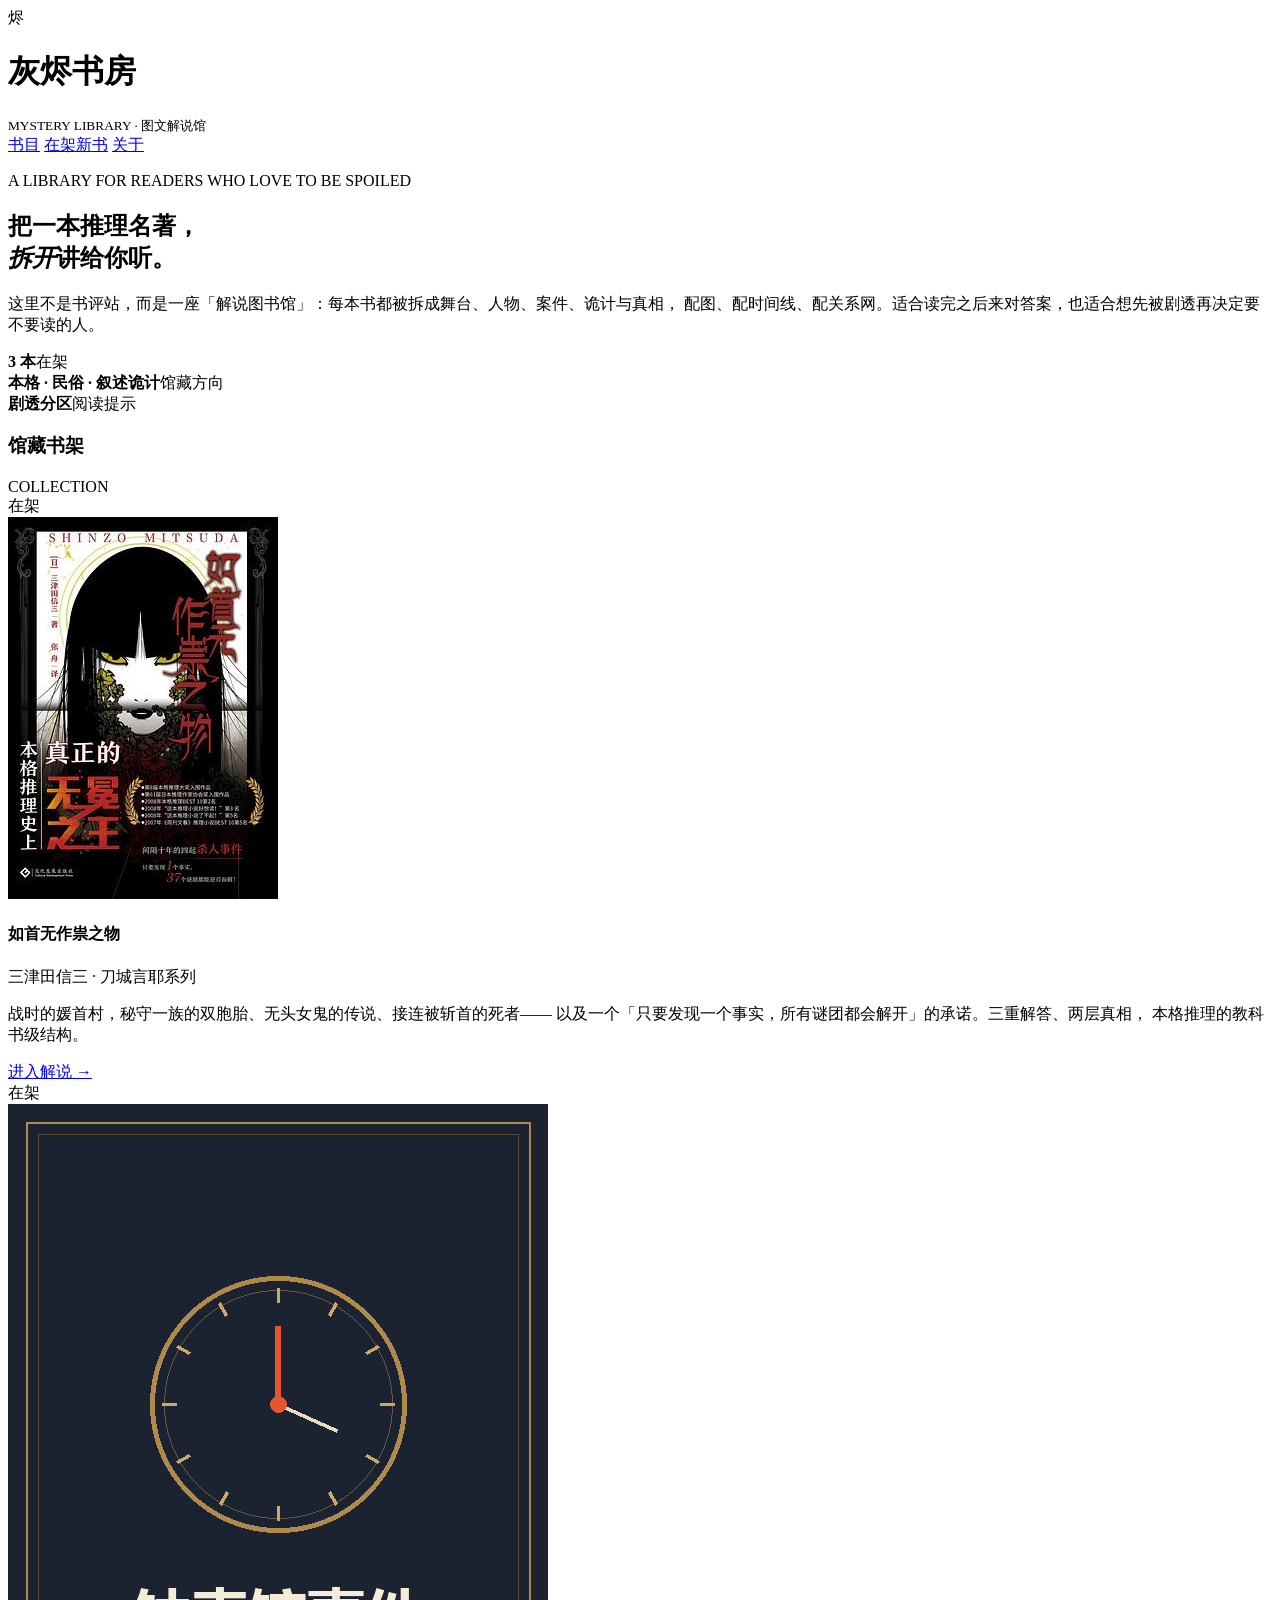
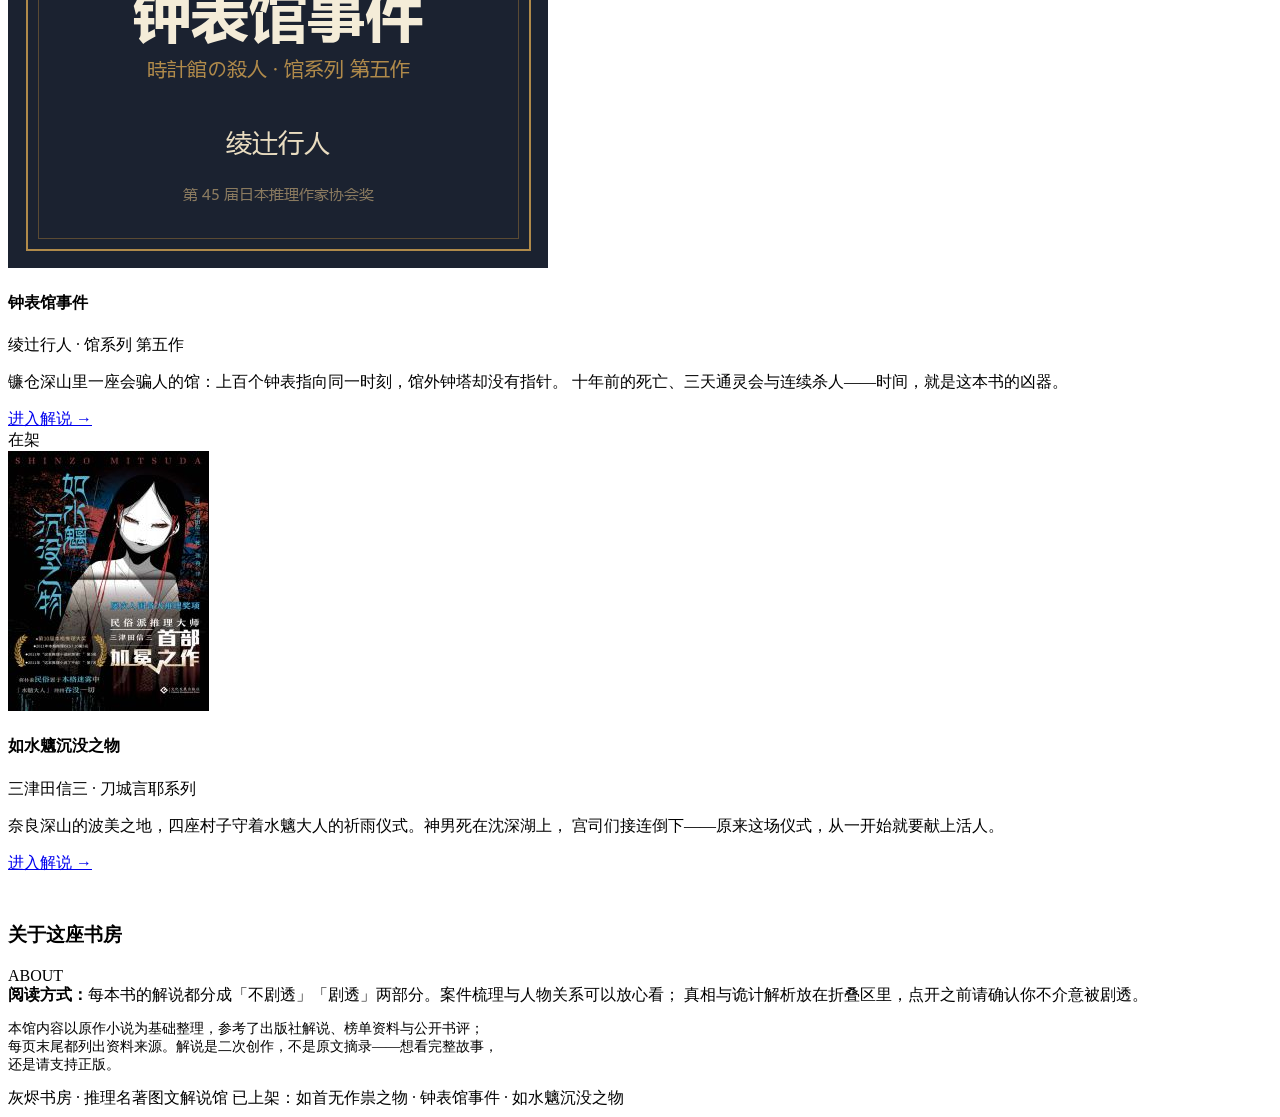
==== index.html @ a75f1e03 "add index.html" ====
<!DOCTYPE html>
<html lang="zh-CN">
<head>
<meta charset="UTF-8">
<meta name="viewport" content="width=device-width, initial-scale=1.0">
<title>灰烬书房 · 推理名著图文解说馆</title>
<link rel="stylesheet" href="styles.css">
</head>
<body>

<header class="site-header">
  <div class="wrap">
    <div class="brand">
      <div class="seal">烬</div>
      <div>
        <h1>灰烬书房</h1>
        <small>MYSTERY LIBRARY · 图文解说馆</small>
      </div>
    </div>
    <nav class="nav">
      <a href="index.html" class="active">书目</a>
      <a href="book-ssu.html">在架新书</a>
      <a href="#about">关于</a>
    </nav>
  </div>
</header>

<section class="hero">
  <div class="wrap">
    <p class="eyebrow">A LIBRARY FOR READERS WHO LOVE TO BE SPOILED</p>
    <h2>把一本推理名著，<br><em>拆开</em>讲给你听。</h2>
    <p>
      这里不是书评站，而是一座「解说图书馆」：每本书都被拆成舞台、人物、案件、诡计与真相，
      配图、配时间线、配关系网。适合读完之后来对答案，也适合想先被剧透再决定要不要读的人。
    </p>
    <div class="meta">
      <div><b>3 本</b>在架</div>
      <div><b>本格 · 民俗 · 叙述诡计</b>馆藏方向</div>
      <div><b>剧透分区</b>阅读提示</div>
    </div>
  </div>
</section>

<section class="shelf">
  <div class="wrap">
    <div class="section-title">
      <h3>馆藏书架</h3>
      <span>COLLECTION</span>
    </div>

    <div class="book-grid">
      <article class="book-card">
        <span class="status">在架</span>
        <div class="cover-wrap">
          <img src="assets/cover-shouwu.jpg" alt="《如首无作祟之物》封面">
        </div>
        <div class="body">
          <h4>如首无作祟之物</h4>
          <div class="author">三津田信三 · 刀城言耶系列</div>
          <p>
            战时的媛首村，秘守一族的双胞胎、无头女鬼的传说、接连被斩首的死者——
            以及一个「只要发现一个事实，所有谜团都会解开」的承诺。三重解答、两层真相，
            本格推理的教科书级结构。
          </p>
          <a class="enter" href="book-shouwu.html">进入解说 →</a>
        </div>
      </article>

      <article class="book-card">
        <span class="status">在架</span>
        <div class="cover-wrap">
          <img src="assets/cover-clock.png" alt="《钟表馆事件》封面">
        </div>
        <div class="body">
          <h4>钟表馆事件</h4>
          <div class="author">绫辻行人 · 馆系列 第五作</div>
          <p>
            镰仓深山里一座会骗人的馆：上百个钟表指向同一时刻，馆外钟塔却没有指针。
            十年前的死亡、三天通灵会与连续杀人——时间，就是这本书的凶器。
          </p>
          <a class="enter" href="book-clock.html">进入解说 →</a>
        </div>
      </article>

      <article class="book-card">
        <span class="status">在架</span>
        <div class="cover-wrap">
          <img src="assets/cover-ssu.jpg" alt="《如水魑沉没之物》封面">
        </div>
        <div class="body">
          <h4>如水魑沉没之物</h4>
          <div class="author">三津田信三 · 刀城言耶系列</div>
          <p>
            奈良深山的波美之地，四座村子守着水魑大人的祈雨仪式。神男死在沈深湖上，
            宫司们接连倒下——原来这场仪式，从一开始就要献上活人。
          </p>
          <a class="enter" href="book-ssu.html">进入解说 →</a>
        </div>
      </article>
    </div>
  </div>
</section>

<section class="shelf" id="about" style="padding-top:30px">
  <div class="wrap">
    <div class="section-title">
      <h3>关于这座书房</h3>
      <span>ABOUT</span>
    </div>
    <div class="tip">
      <b>阅读方式：</b>每本书的解说都分成「不剧透」「剧透」两部分。案件梳理与人物关系可以放心看；
      真相与诡计解析放在折叠区里，点开之前请确认你不介意被剧透。
    </div>
    <p style="font-size:14px;color:var(--ink-soft);max-width:70ch">
      本馆内容以原作小说为基础整理，参考了出版社解说、榜单资料与公开书评；
      每页末尾都列出资料来源。解说是二次创作，不是原文摘录——想看完整故事，还是请支持正版。
    </p>
  </div>
</section>

<footer class="site-footer">
  <div class="wrap">
    <span>灰烬书房 · 推理名著图文解说馆</span>
    <span>已上架：如首无作祟之物 · 钟表馆事件 · 如水魑沉没之物</span>
  </div>
</footer>

</body>
</html>
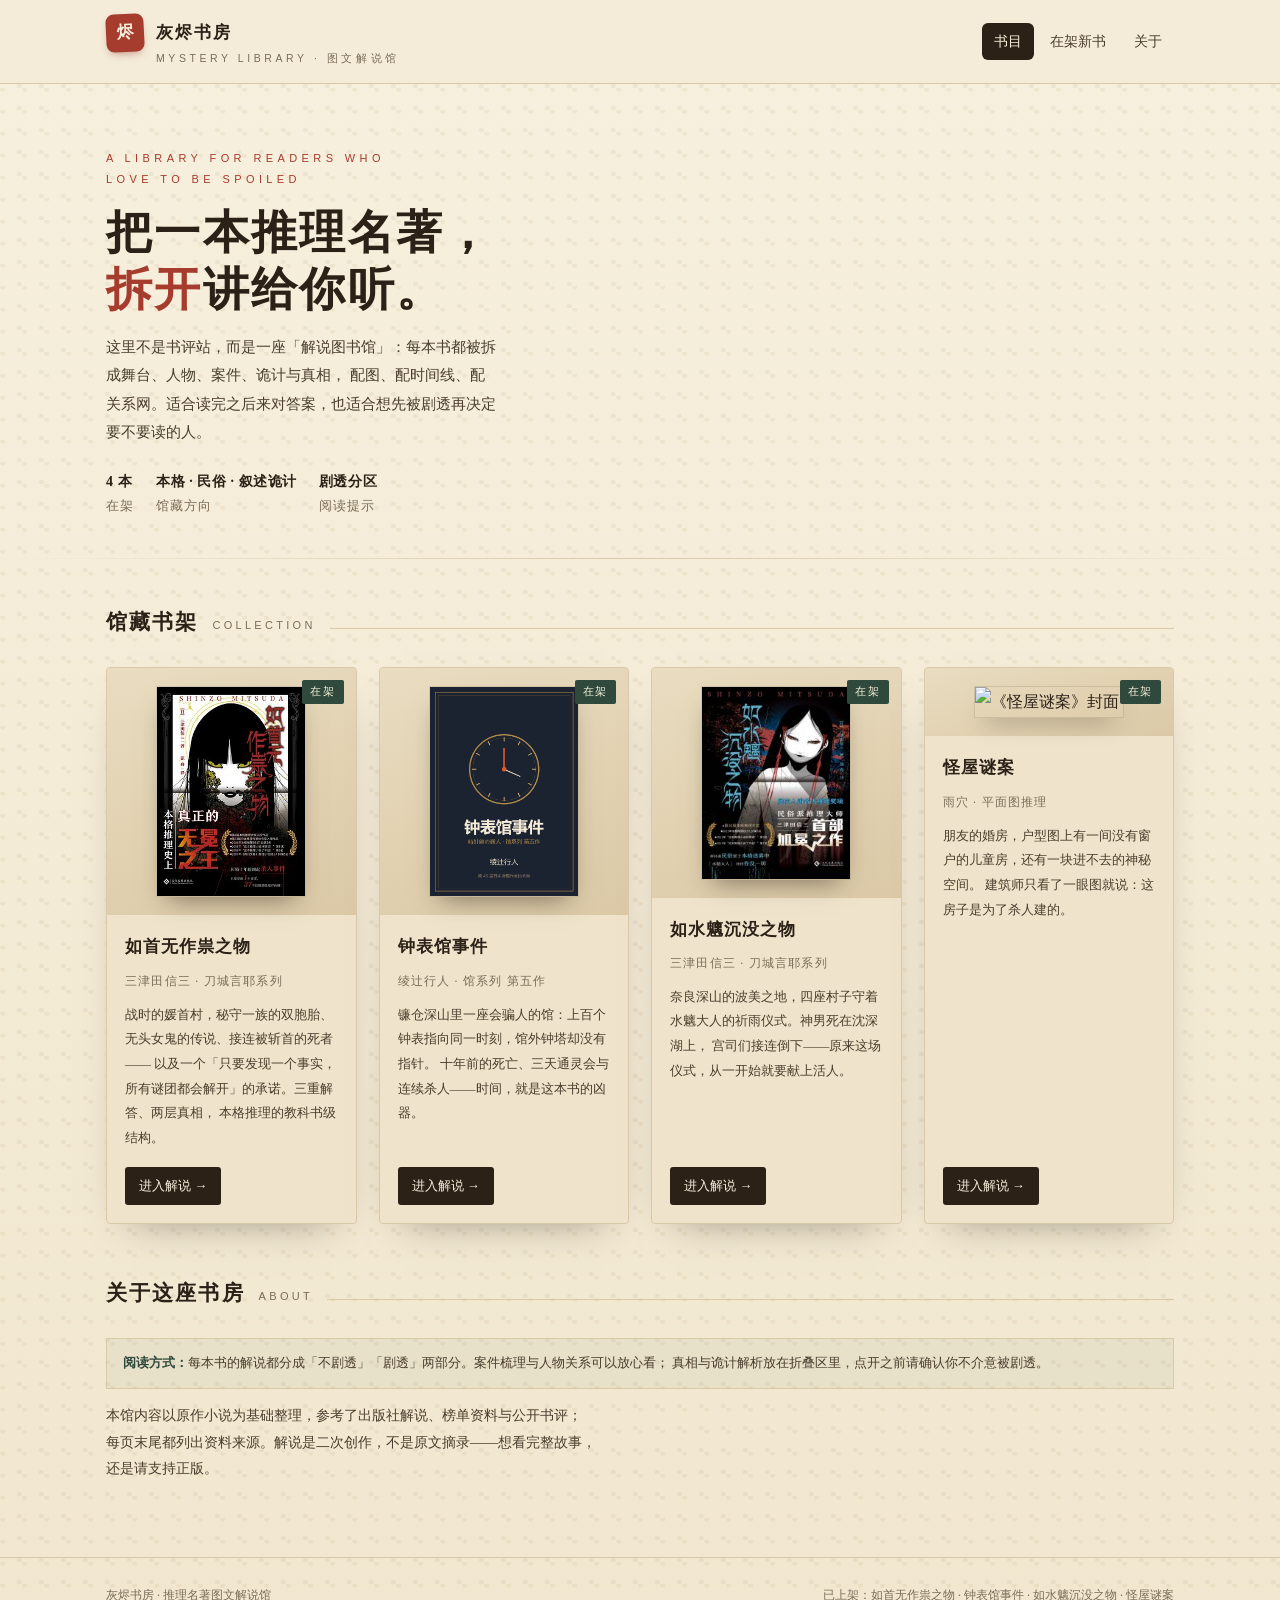
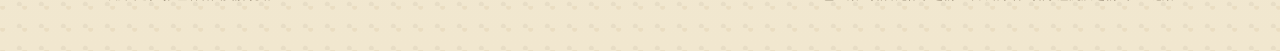
==== commit fba9a636: "update index.html" ====
--- a/index.html
+++ b/index.html
@@ -19,7 +19,7 @@
     </div>
     <nav class="nav">
       <a href="index.html" class="active">书目</a>
-      <a href="book-ssu.html">在架新书</a>
+      <a href="book-kaoku.html">在架新书</a>
       <a href="#about">关于</a>
     </nav>
   </div>
@@ -34,7 +34,7 @@
       配图、配时间线、配关系网。适合读完之后来对答案，也适合想先被剧透再决定要不要读的人。
     </p>
     <div class="meta">
-      <div><b>3 本</b>在架</div>
+      <div><b>4 本</b>在架</div>
       <div><b>本格 · 民俗 · 叙述诡计</b>馆藏方向</div>
       <div><b>剧透分区</b>阅读提示</div>
     </div>
@@ -97,6 +97,22 @@
           <a class="enter" href="book-ssu.html">进入解说 →</a>
         </div>
       </article>
+
+      <article class="book-card">
+        <span class="status">在架</span>
+        <div class="cover-wrap">
+          <img src="assets/cover-kaoku.png" alt="《怪屋谜案》封面">
+        </div>
+        <div class="body">
+          <h4>怪屋谜案</h4>
+          <div class="author">雨穴 · 平面图推理</div>
+          <p>
+            朋友的婚房，户型图上有一间没有窗户的儿童房，还有一块进不去的神秘空间。
+            建筑师只看了一眼图就说：这房子是为了杀人建的。
+          </p>
+          <a class="enter" href="book-kaoku.html">进入解说 →</a>
+        </div>
+      </article>
     </div>
   </div>
 </section>
@@ -121,7 +137,7 @@
 <footer class="site-footer">
   <div class="wrap">
     <span>灰烬书房 · 推理名著图文解说馆</span>
-    <span>已上架：如首无作祟之物 · 钟表馆事件 · 如水魑沉没之物</span>
+    <span>已上架：如首无作祟之物 · 钟表馆事件 · 如水魑沉没之物 · 怪屋谜案</span>
   </div>
 </footer>
 
--- a/styles.css
+++ b/styles.css
@@ -0,0 +1,196 @@
+:root{
+  --ink:#2b2117;
+  --ink-soft:#4a3d2d;
+  --paper:#f4ecd8;
+  --paper-2:#efe4cb;
+  --paper-3:#e7d9bc;
+  --red:#a63c2e;
+  --red-deep:#8a2f23;
+  --green:#2f4a3c;
+  --gold:#b08a4a;
+  --line:#d8c9a8;
+  --muted:#7b6d58;
+  --shadow:0 18px 40px -26px rgba(43,33,23,.55);
+}
+*{box-sizing:border-box}
+html{scroll-behavior:smooth}
+body{
+  margin:0;
+  background:
+    radial-gradient(circle at 12% 6%, rgba(176,138,74,.10) 0 2px, transparent 3px) 0 0/22px 22px,
+    radial-gradient(circle at 88% 92%, rgba(43,33,23,.05) 0 2px, transparent 3px) 0 0/22px 22px,
+    linear-gradient(180deg,#f7f0de 0%, #f1e7cf 100%);
+  color:var(--ink);
+  font-family:"Noto Serif SC","Songti SC","SimSun","Source Han Serif SC",serif;
+  line-height:1.9;
+  -webkit-font-smoothing:antialiased;
+}
+a{color:var(--red);text-decoration:none;border-bottom:1px solid rgba(166,60,46,.35)}
+a:hover{border-bottom-color:var(--red)}
+img{max-width:100%;display:block}
+.wrap{max-width:1120px;margin:0 auto;padding:0 26px}
+
+/* ---------- header ---------- */
+.site-header{
+  border-bottom:1px solid var(--line);
+  background:rgba(244,236,216,.86);
+  backdrop-filter:blur(8px);
+  position:sticky;top:0;z-index:50;
+}
+.site-header .wrap{display:flex;align-items:center;gap:18px;padding:14px 26px}
+.brand{display:flex;align-items:baseline;gap:12px;min-width:0}
+.brand .seal{
+  width:38px;height:38px;border-radius:8px;background:var(--red);color:#f7efdc;
+  display:grid;place-items:center;font-size:17px;font-weight:700;
+  transform:rotate(-3deg);box-shadow:0 4px 10px -4px rgba(138,47,35,.6);flex:0 0 auto;
+}
+.brand h1{font-size:17px;margin:0;letter-spacing:.12em;white-space:nowrap}
+.brand small{display:block;font-size:10.5px;letter-spacing:.34em;color:var(--muted);font-family:"Segoe UI",sans-serif}
+.nav{margin-left:auto;display:flex;gap:4px;font-size:13.5px}
+.nav a{padding:6px 12px;border-radius:6px;border:0;color:var(--ink-soft)}
+.nav a:hover{background:rgba(176,138,74,.14)}
+.nav a.active{background:var(--ink);color:#f7efdc}
+
+/* ---------- hero ---------- */
+.hero{padding:64px 0 40px;position:relative}
+.hero::after{content:"";position:absolute;left:0;right:0;bottom:0;height:1px;background:linear-gradient(90deg,transparent,var(--line),transparent)}
+.hero .eyebrow{font-size:11px;letter-spacing:.4em;color:var(--red);margin:0 0 14px;font-family:"Segoe UI",sans-serif}
+.hero h2{
+  font-size:clamp(30px,4.6vw,46px);line-height:1.25;margin:0 0 14px;letter-spacing:.05em;
+  font-weight:700;
+}
+.hero h2 em{font-style:normal;color:var(--red)}
+.hero p{max-width:52ch;color:var(--ink-soft);font-size:15px;margin:0}
+.hero .meta{margin-top:22px;display:flex;gap:22px;flex-wrap:wrap;color:var(--muted);font-size:12.5px;letter-spacing:.08em}
+.hero .meta b{display:block;color:var(--ink);font-size:14px;letter-spacing:.04em}
+
+/* ---------- shelf ---------- */
+.shelf{padding:44px 0 20px}
+.section-title{display:flex;align-items:baseline;gap:14px;margin:0 0 24px}
+.section-title h3{margin:0;font-size:21px;letter-spacing:.1em}
+.section-title span{font-size:11px;letter-spacing:.3em;color:var(--muted);font-family:"Segoe UI",sans-serif}
+.section-title::after{content:"";flex:1;height:1px;background:var(--line)}
+
+.book-grid{display:grid;grid-template-columns:repeat(auto-fill,minmax(250px,1fr));gap:22px}
+.book-card{
+  background:var(--paper-2);
+  border:1px solid var(--line);
+  border-radius:4px;
+  overflow:hidden;
+  display:flex;
+  flex-direction:column;
+  box-shadow:var(--shadow);
+  position:relative;
+  transition:transform .18s ease, box-shadow .18s ease;
+}
+.book-card:hover{transform:translateY(-3px);box-shadow:0 24px 46px -28px rgba(43,33,23,.6)}
+.book-card .cover-wrap{background:linear-gradient(160deg,#e9dcc0,#dbc9a6);padding:18px;display:flex;justify-content:center}
+.book-card .cover-wrap img{width:150px;box-shadow:0 12px 24px -12px rgba(43,33,23,.6);border:1px solid rgba(43,33,23,.12)}
+.book-card .body{padding:16px 18px 18px;display:flex;flex-direction:column;gap:6px;flex:1}
+.book-card h4{margin:0;font-size:17px;letter-spacing:.06em}
+.book-card .author{font-size:12px;color:var(--muted);letter-spacing:.1em}
+.book-card p{font-size:13px;color:var(--ink-soft);margin:4px 0 10px;flex:1}
+.book-card .enter{align-self:flex-start;font-size:13px;padding:7px 14px;background:var(--ink);color:#f7efdc;border-radius:3px;border:0}
+.book-card .enter:hover{background:var(--red-deep)}
+.tag{
+  display:inline-block;font-size:10.5px;letter-spacing:.14em;padding:2px 8px;border-radius:2px;
+  background:rgba(166,60,46,.1);color:var(--red-deep);border:1px solid rgba(166,60,46,.22);
+  font-family:"Segoe UI",sans-serif;
+}
+.status{
+  position:absolute;top:12px;right:12px;font-size:10.5px;letter-spacing:.16em;color:#f7efdc;
+  background:var(--green);padding:2px 8px;border-radius:2px;
+}
+
+/* ---------- book page ---------- */
+.book-layout{display:grid;grid-template-columns:250px 1fr;gap:38px;padding:34px 0 60px}
+.toc{
+  position:sticky;top:76px;align-self:start;
+  border-left:2px solid var(--line);padding-left:18px;
+  font-size:13.5px;
+}
+.toc h4{font-size:11px;letter-spacing:.3em;color:var(--muted);margin:0 0 12px;font-family:"Segoe UI",sans-serif}
+.toc a{display:block;padding:5px 0;color:var(--ink-soft);border:0;border-bottom:1px dashed transparent}
+.toc a:hover{color:var(--red);border-bottom-color:rgba(166,60,46,.3)}
+.toc a .num{display:inline-block;width:26px;color:var(--red);font-size:11px;font-family:"Segoe UI",sans-serif}
+
+.book-hero{
+  display:grid;grid-template-columns:170px 1fr;gap:28px;align-items:start;
+  padding-bottom:30px;border-bottom:1px solid var(--line);margin-bottom:12px;
+}
+.book-hero .cover img{border:1px solid rgba(43,33,23,.15);box-shadow:0 16px 30px -16px rgba(43,33,23,.6)}
+.book-hero h2{font-size:clamp(24px,3.4vw,34px);margin:0 0 4px;letter-spacing:.05em}
+.book-hero .sub{color:var(--muted);font-size:13px;letter-spacing:.18em;margin:0 0 14px}
+.book-hero .lede{font-size:14.5px;color:var(--ink-soft);margin:0 0 16px}
+.book-hero .tags{display:flex;gap:8px;flex-wrap:wrap}
+
+/* ---------- article ---------- */
+.article{padding-top:26px}
+.article section{margin-bottom:46px;scroll-margin-top:84px}
+.article h3{
+  font-size:20px;letter-spacing:.08em;margin:0 0 6px;
+  display:flex;align-items:baseline;gap:10px;
+}
+.article h3 .no{font-size:12px;color:var(--red);font-family:"Segoe UI",sans-serif;letter-spacing:.2em}
+.article h4{font-size:15.5px;margin:24px 0 8px;color:var(--red-deep)}
+.article p{font-size:14.5px;color:var(--ink-soft);margin:8px 0}
+.article ul,.article ol{font-size:14.5px;color:var(--ink-soft);padding-left:22px;margin:8px 0}
+.article li{margin:4px 0}
+.article blockquote{
+  margin:18px 0;padding:14px 20px;border-left:3px solid var(--gold);
+  background:rgba(176,138,74,.08);color:var(--ink);font-size:14px;
+}
+.article blockquote cite{display:block;margin-top:6px;font-size:11.5px;color:var(--muted);font-style:normal;letter-spacing:.08em}
+.rule{height:1px;background:var(--line);margin:0 0 30px}
+
+/* archive table */
+.archive{
+  width:100%;border-collapse:collapse;font-size:13.5px;margin:14px 0 6px;
+  background:rgba(244,236,216,.6);
+}
+.archive th,.archive td{border:1px solid var(--line);padding:8px 12px;text-align:left;vertical-align:top}
+.archive th{background:rgba(176,138,74,.12);width:120px;color:var(--ink);font-weight:600;letter-spacing:.06em;white-space:nowrap}
+.archive td{color:var(--ink-soft)}
+
+/* figure */
+figure.fig{margin:20px 0;background:rgba(244,236,216,.7);border:1px solid var(--line);padding:10px}
+figure.fig img{width:100%;height:auto;background:#fbf6e8}
+figure.fig figcaption{font-size:11.5px;color:var(--muted);padding:8px 4px 2px;letter-spacing:.05em;text-align:center}
+
+/* spoiler */
+.spoiler{
+  border:1px dashed var(--red);background:rgba(166,60,46,.06);
+  padding:14px 18px;margin:18px 0;border-radius:3px;
+}
+.spoiler summary{cursor:pointer;color:var(--red-deep);font-size:14px;letter-spacing:.08em;font-weight:600}
+.spoiler[open]{background:rgba(166,60,46,.03)}
+.spoiler .inner{padding-top:12px}
+
+/* cards for answers */
+.answer-grid{display:grid;grid-template-columns:repeat(auto-fit,minmax(240px,1fr));gap:14px;margin:16px 0}
+.answer-card{background:rgba(244,236,216,.75);border:1px solid var(--line);border-top:3px solid var(--red);padding:14px 16px}
+.answer-card h5{margin:0 0 6px;font-size:14.5px;letter-spacing:.06em}
+.answer-card .k{font-size:10.5px;letter-spacing:.2em;color:var(--muted);font-family:"Segoe UI",sans-serif}
+.answer-card p{font-size:13px;margin:4px 0 0}
+
+.tip{
+  border:1px solid var(--line);background:rgba(47,74,60,.05);
+  padding:12px 16px;font-size:13px;color:var(--ink-soft);margin:14px 0;
+}
+.tip b{color:var(--green)}
+
+/* footer */
+.site-footer{margin-top:40px;border-top:1px solid var(--line);padding:26px 0 44px;font-size:12px;color:var(--muted)}
+.site-footer .wrap{display:flex;justify-content:space-between;gap:16px;flex-wrap:wrap}
+.site-footer a{color:var(--muted);border-bottom-color:rgba(123,109,88,.3)}
+
+@media (max-width:880px){
+  .book-layout{grid-template-columns:1fr;gap:20px}
+  .toc{position:static;border-left:0;border-top:1px solid var(--line);padding:14px 0 0;display:flex;flex-wrap:wrap;gap:4px 14px}
+  .toc h4{width:100%;margin-bottom:6px}
+  .toc a{display:inline-block;padding:3px 0}
+  .book-hero{grid-template-columns:120px 1fr;gap:16px}
+  .hero{padding:42px 0 26px}
+  .site-header .wrap{flex-wrap:wrap}
+  .nav{margin-left:0;width:100%;justify-content:flex-start}
+}
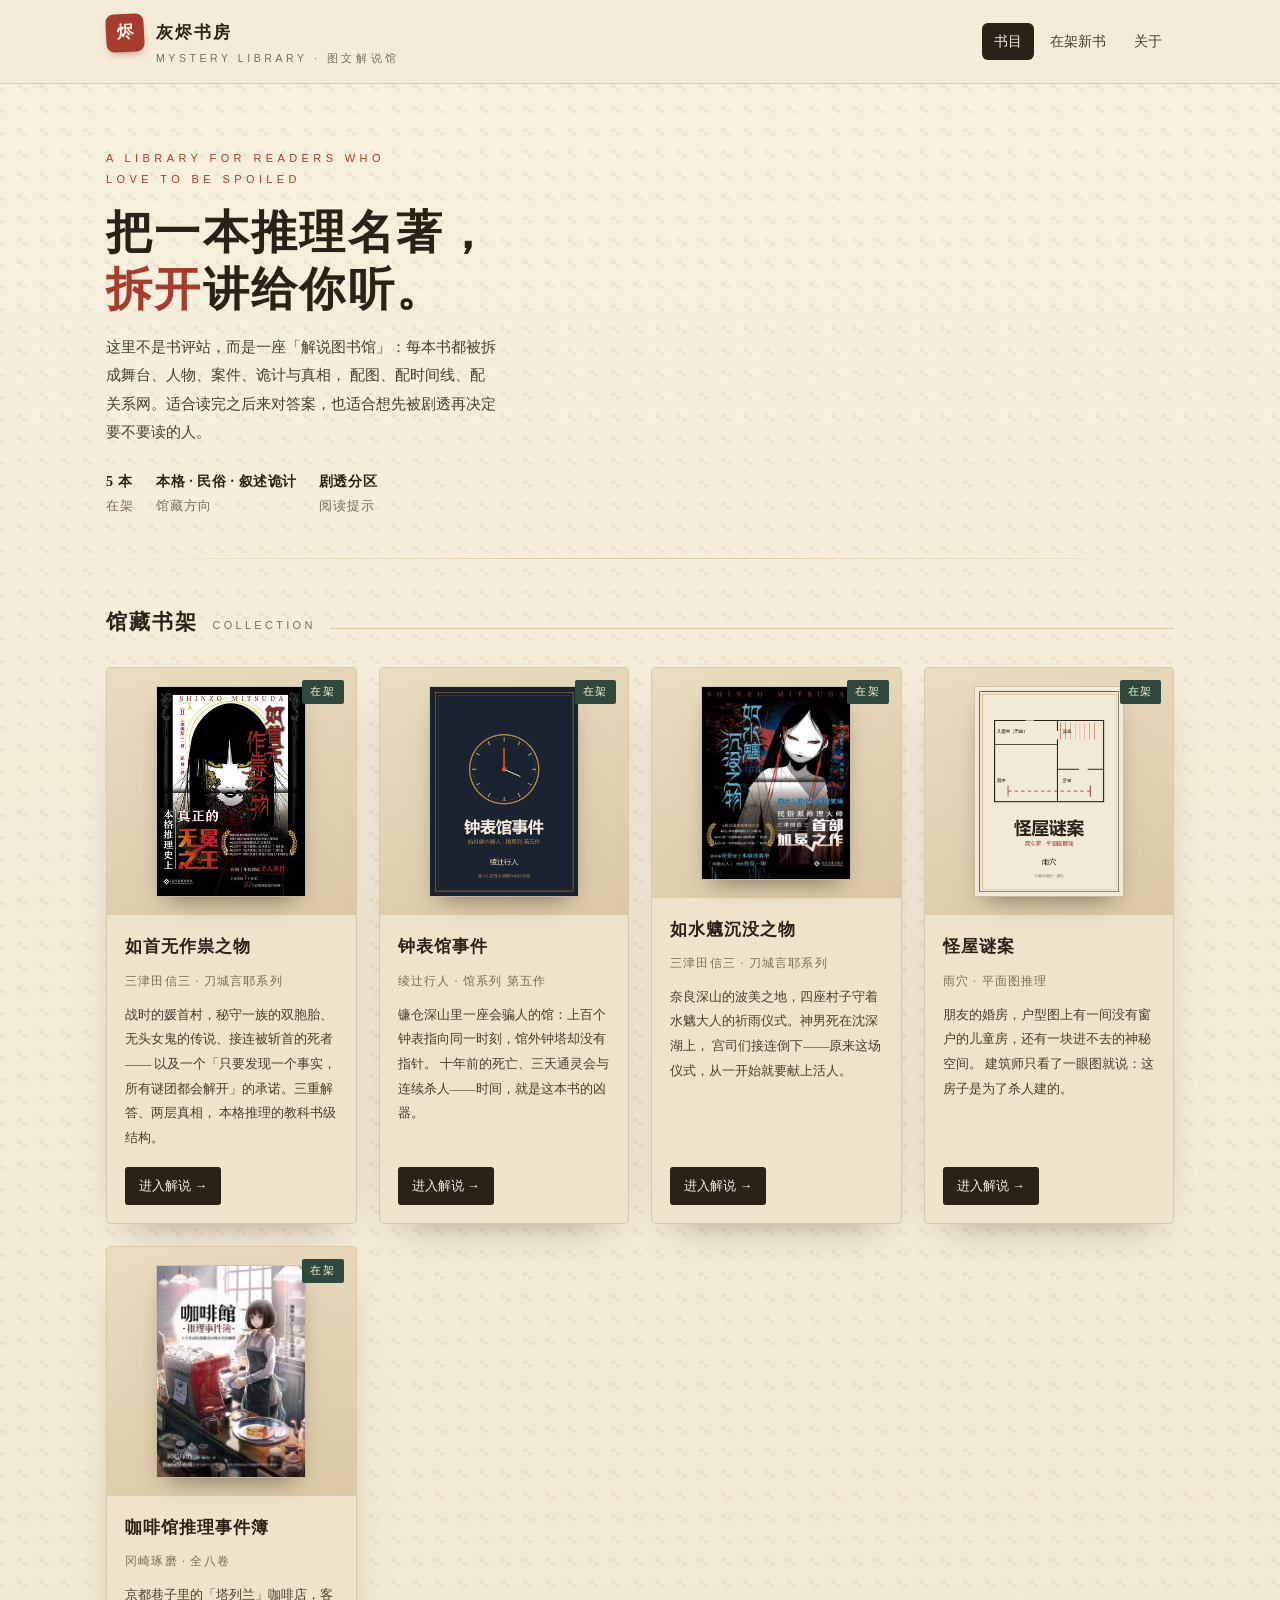
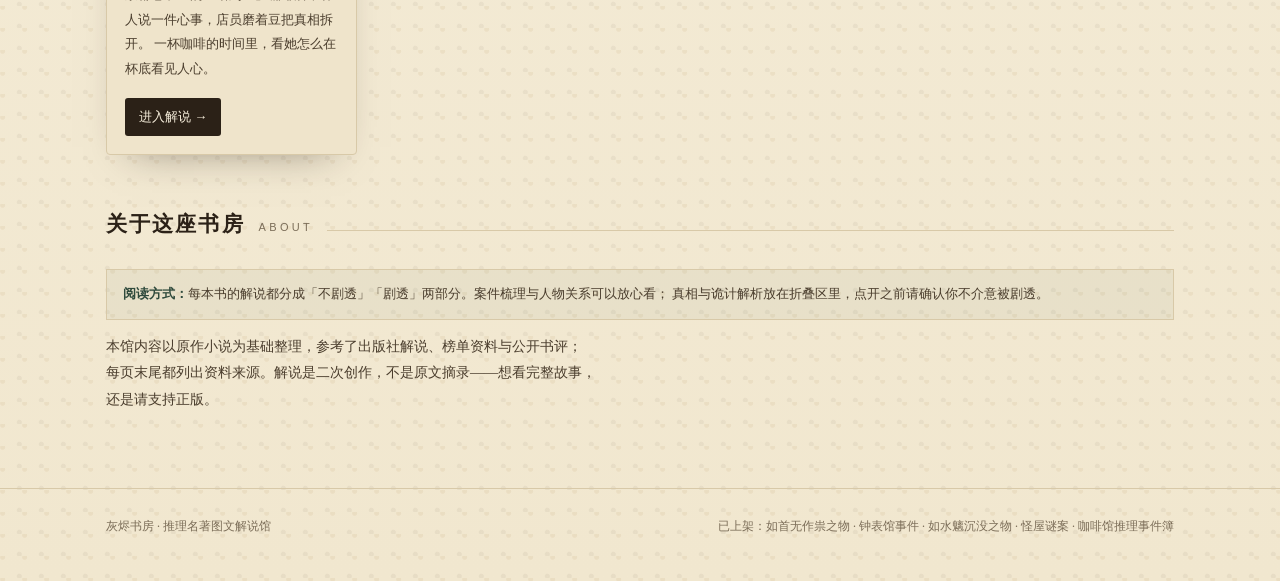
==== commit 78f82869: "library: 书架加第五本" ====
--- a/index.html
+++ b/index.html
@@ -34,7 +34,7 @@
       配图、配时间线、配关系网。适合读完之后来对答案，也适合想先被剧透再决定要不要读的人。
     </p>
     <div class="meta">
-      <div><b>4 本</b>在架</div>
+      <div><b>5 本</b>在架</div>
       <div><b>本格 · 民俗 · 叙述诡计</b>馆藏方向</div>
       <div><b>剧透分区</b>阅读提示</div>
     </div>
@@ -113,6 +113,22 @@
           <a class="enter" href="book-kaoku.html">进入解说 →</a>
         </div>
       </article>
+
+      <article class="book-card">
+        <span class="status">在架</span>
+        <div class="cover-wrap">
+          <img src="assets/cover-cafe.webp" alt="《咖啡馆推理事件簿》封面">
+        </div>
+        <div class="body">
+          <h4>咖啡馆推理事件簿</h4>
+          <div class="author">冈崎琢磨 · 全八卷</div>
+          <p>
+            京都巷子里的「塔列兰」咖啡店，客人说一件心事，店员磨着豆把真相拆开。
+            一杯咖啡的时间里，看她怎么在杯底看见人心。
+          </p>
+          <a class="enter" href="book-cafe.html">进入解说 →</a>
+        </div>
+      </article>
     </div>
   </div>
 </section>
@@ -137,7 +153,7 @@
 <footer class="site-footer">
   <div class="wrap">
     <span>灰烬书房 · 推理名著图文解说馆</span>
-    <span>已上架：如首无作祟之物 · 钟表馆事件 · 如水魑沉没之物 · 怪屋谜案</span>
+    <span>已上架：如首无作祟之物 · 钟表馆事件 · 如水魑沉没之物 · 怪屋谜案 · 咖啡馆推理事件簿</span>
   </div>
 </footer>
 
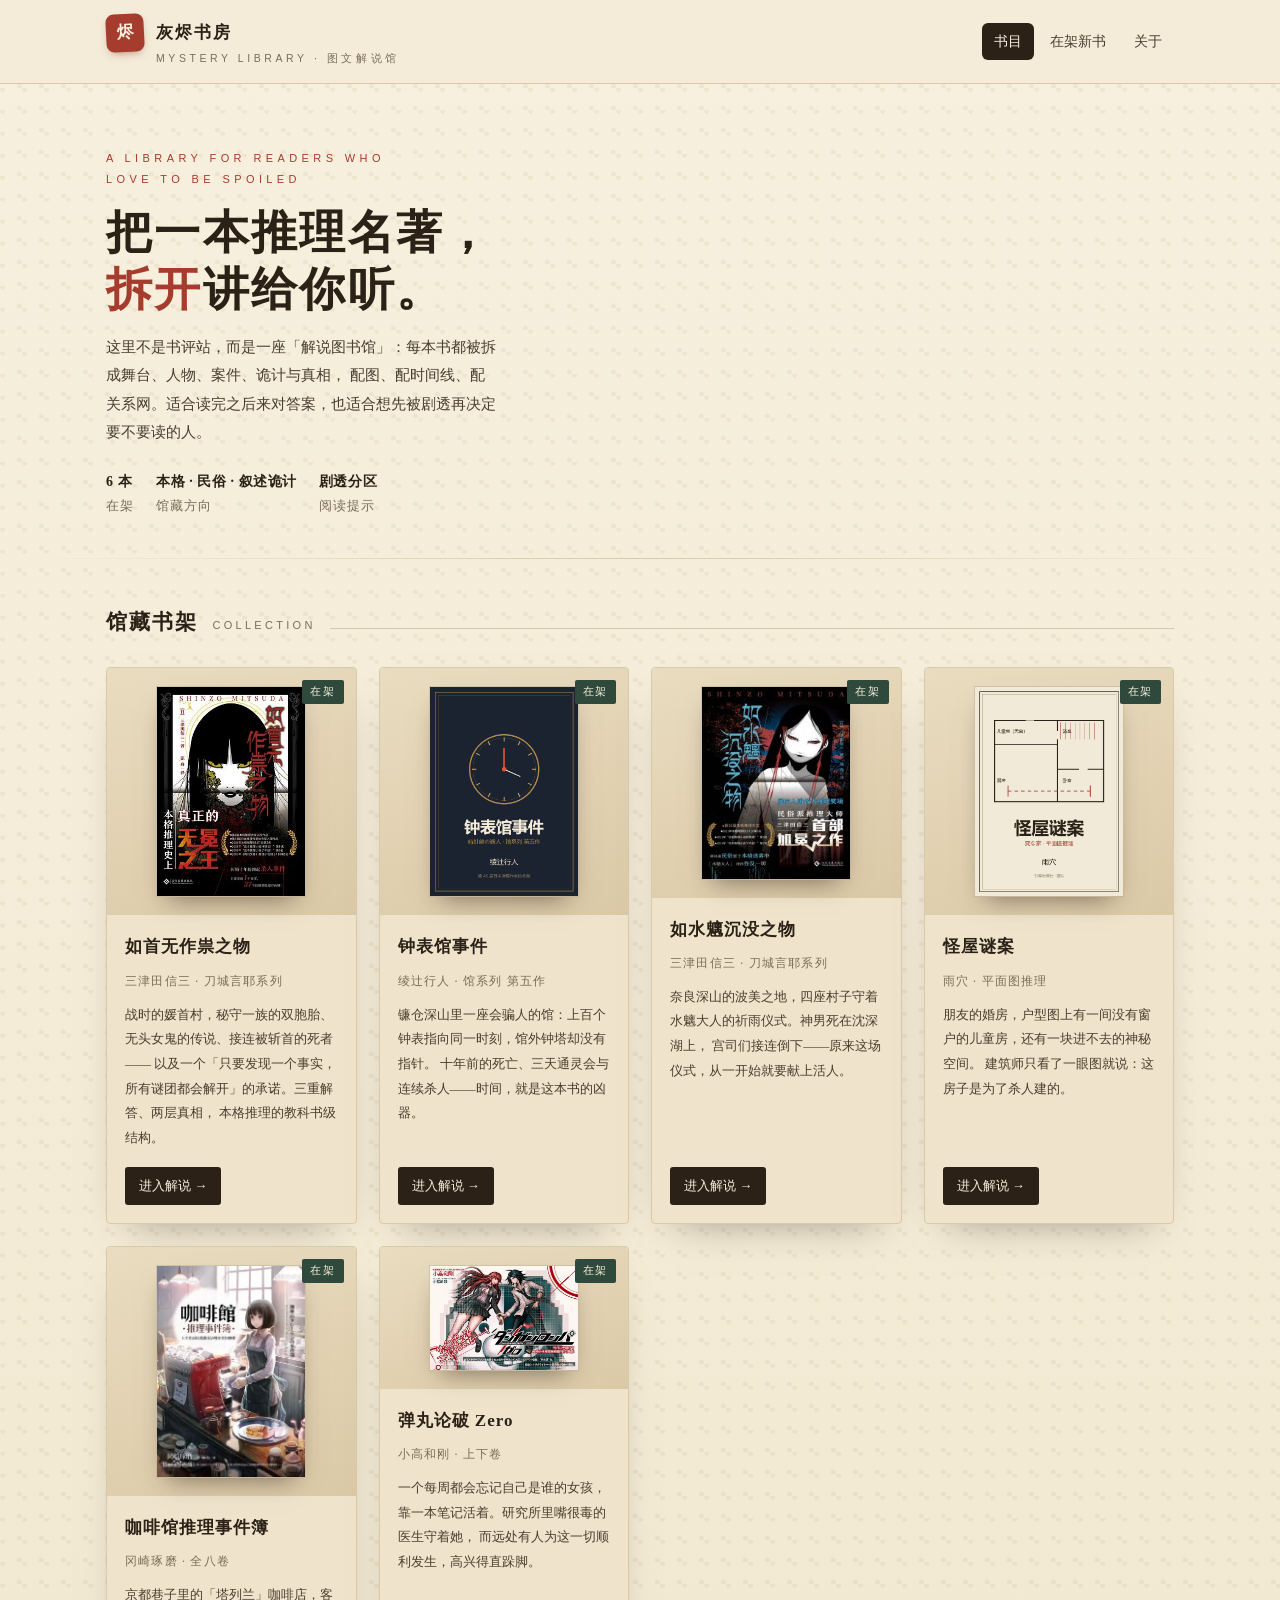
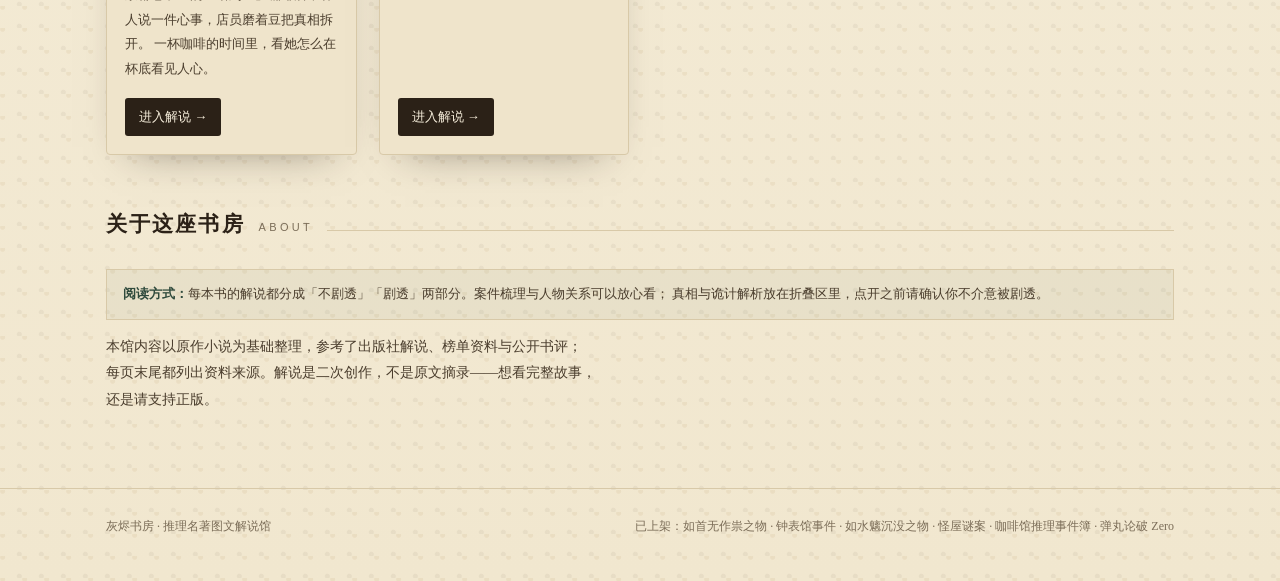
==== commit 7dd18960: "library: 书架加第六本" ====
--- a/index.html
+++ b/index.html
@@ -34,7 +34,7 @@
       配图、配时间线、配关系网。适合读完之后来对答案，也适合想先被剧透再决定要不要读的人。
     </p>
     <div class="meta">
-      <div><b>5 本</b>在架</div>
+      <div><b>6 本</b>在架</div>
       <div><b>本格 · 民俗 · 叙述诡计</b>馆藏方向</div>
       <div><b>剧透分区</b>阅读提示</div>
     </div>
@@ -129,6 +129,22 @@
           <a class="enter" href="book-cafe.html">进入解说 →</a>
         </div>
       </article>
+
+      <article class="book-card">
+        <span class="status">在架</span>
+        <div class="cover-wrap">
+          <img src="assets/cover-zero.webp" alt="《弹丸论破 Zero》封面">
+        </div>
+        <div class="body">
+          <h4>弹丸论破 Zero</h4>
+          <div class="author">小高和刚 · 上下卷</div>
+          <p>
+            一个每周都会忘记自己是谁的女孩，靠一本笔记活着。研究所里嘴很毒的医生守着她，
+            而远处有人为这一切顺利发生，高兴得直跺脚。
+          </p>
+          <a class="enter" href="book-zero.html">进入解说 →</a>
+        </div>
+      </article>
     </div>
   </div>
 </section>
@@ -153,7 +169,7 @@
 <footer class="site-footer">
   <div class="wrap">
     <span>灰烬书房 · 推理名著图文解说馆</span>
-    <span>已上架：如首无作祟之物 · 钟表馆事件 · 如水魑沉没之物 · 怪屋谜案 · 咖啡馆推理事件簿</span>
+    <span>已上架：如首无作祟之物 · 钟表馆事件 · 如水魑沉没之物 · 怪屋谜案 · 咖啡馆推理事件簿 · 弹丸论破 Zero</span>
   </div>
 </footer>
 
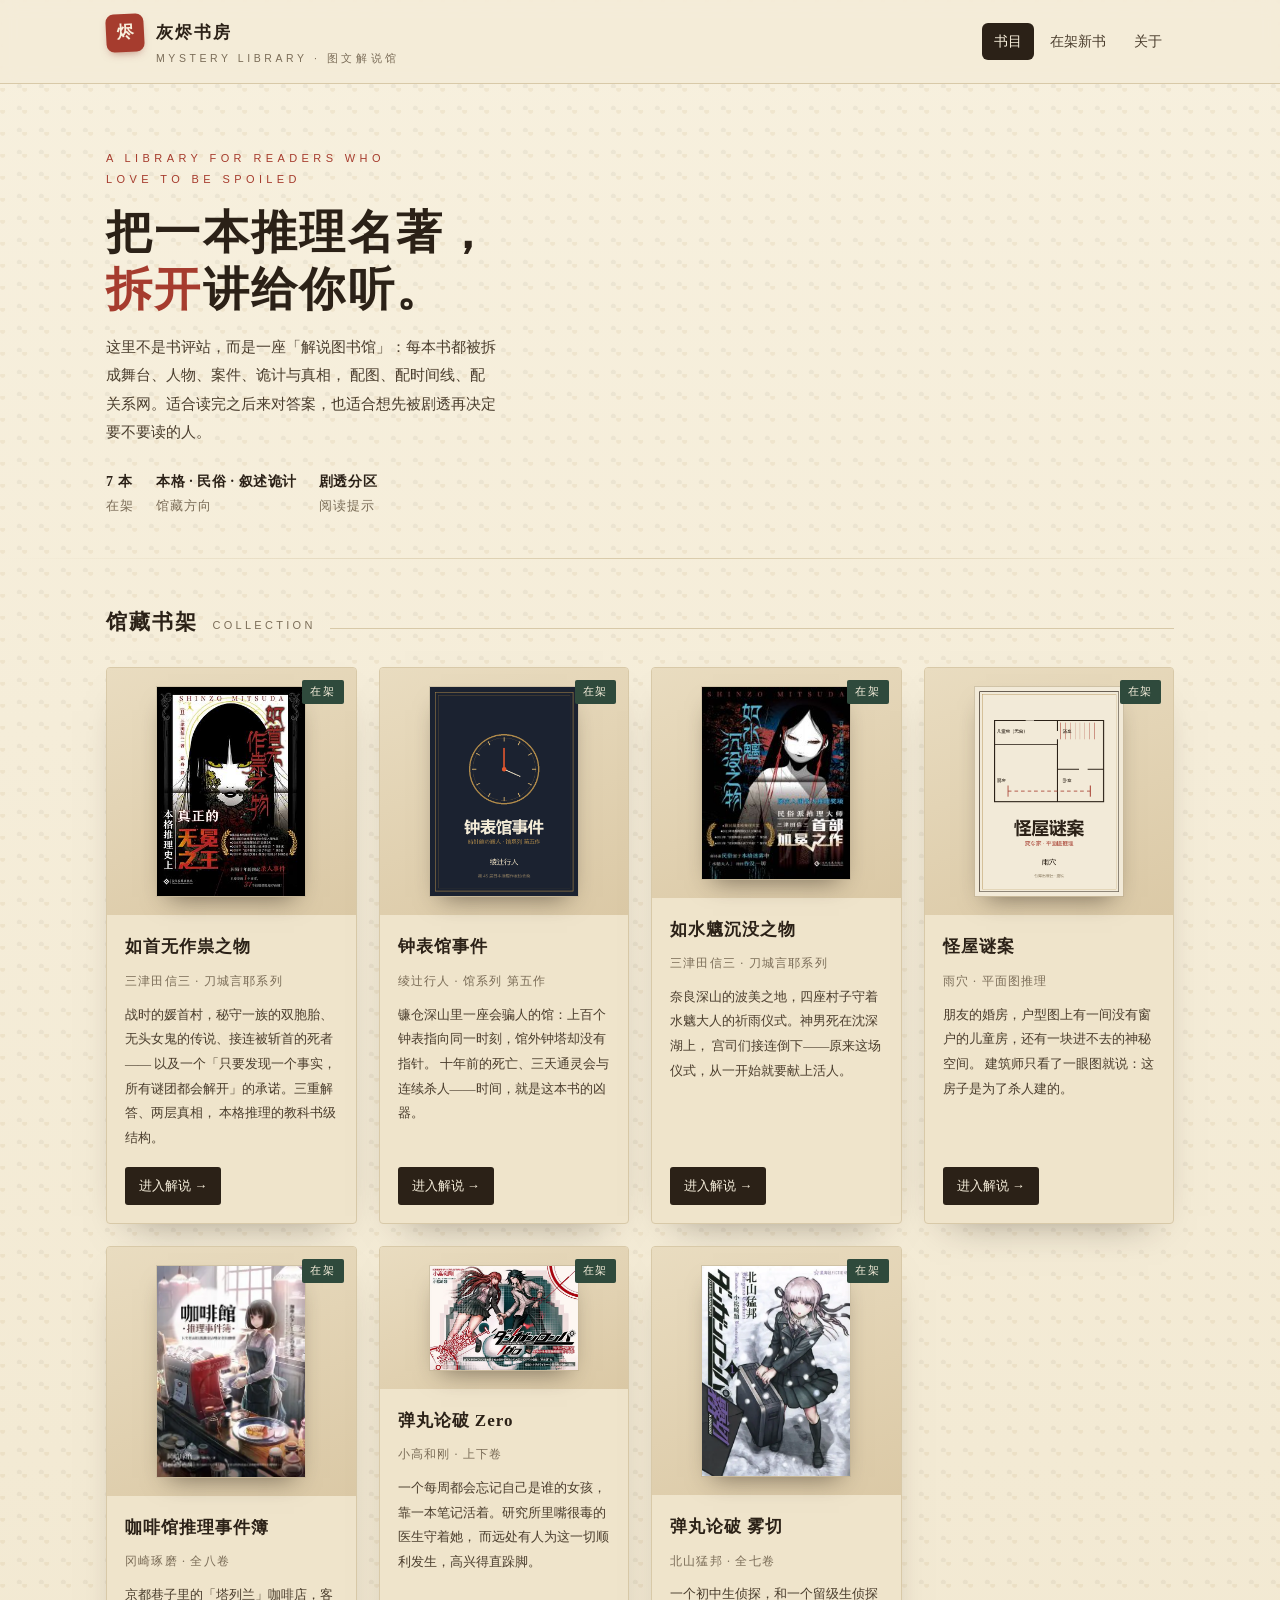
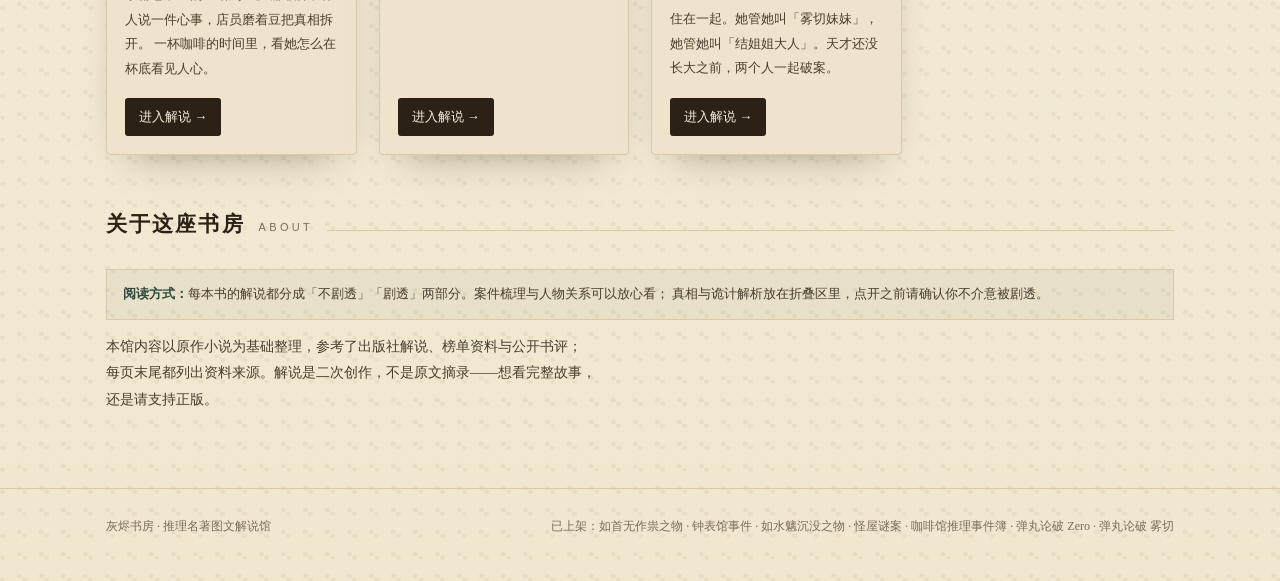
==== commit 2e74462e: "library: 书架加第七本" ====
--- a/index.html
+++ b/index.html
@@ -1,4 +1,4 @@
-<!DOCTYPE html>
+﻿<!DOCTYPE html>
 <html lang="zh-CN">
 <head>
 <meta charset="UTF-8">
@@ -34,7 +34,7 @@
       配图、配时间线、配关系网。适合读完之后来对答案，也适合想先被剧透再决定要不要读的人。
     </p>
     <div class="meta">
-      <div><b>6 本</b>在架</div>
+      <div><b>7 本</b>在架</div>
       <div><b>本格 · 民俗 · 叙述诡计</b>馆藏方向</div>
       <div><b>剧透分区</b>阅读提示</div>
     </div>
@@ -145,6 +145,22 @@
           <a class="enter" href="book-zero.html">进入解说 →</a>
         </div>
       </article>
+
+      <article class="book-card">
+        <span class="status">在架</span>
+        <div class="cover-wrap">
+          <img src="assets/cover-kirigiri.webp" alt="《弹丸论破 雾切》封面">
+        </div>
+        <div class="body">
+          <h4>弹丸论破 雾切</h4>
+          <div class="author">北山猛邦 · 全七卷</div>
+          <p>
+            一个初中生侦探，和一个留级生侦探住在一起。她管她叫「雾切妹妹」，
+            她管她叫「结姐姐大人」。天才还没长大之前，两个人一起破案。
+          </p>
+          <a class="enter" href="book-kirigiri.html">进入解说 →</a>
+        </div>
+      </article>
     </div>
   </div>
 </section>
@@ -169,7 +185,7 @@
 <footer class="site-footer">
   <div class="wrap">
     <span>灰烬书房 · 推理名著图文解说馆</span>
-    <span>已上架：如首无作祟之物 · 钟表馆事件 · 如水魑沉没之物 · 怪屋谜案 · 咖啡馆推理事件簿 · 弹丸论破 Zero</span>
+    <span>已上架：如首无作祟之物 · 钟表馆事件 · 如水魑沉没之物 · 怪屋谜案 · 咖啡馆推理事件簿 · 弹丸论破 Zero · 弹丸论破 雾切</span>
   </div>
 </footer>
 
